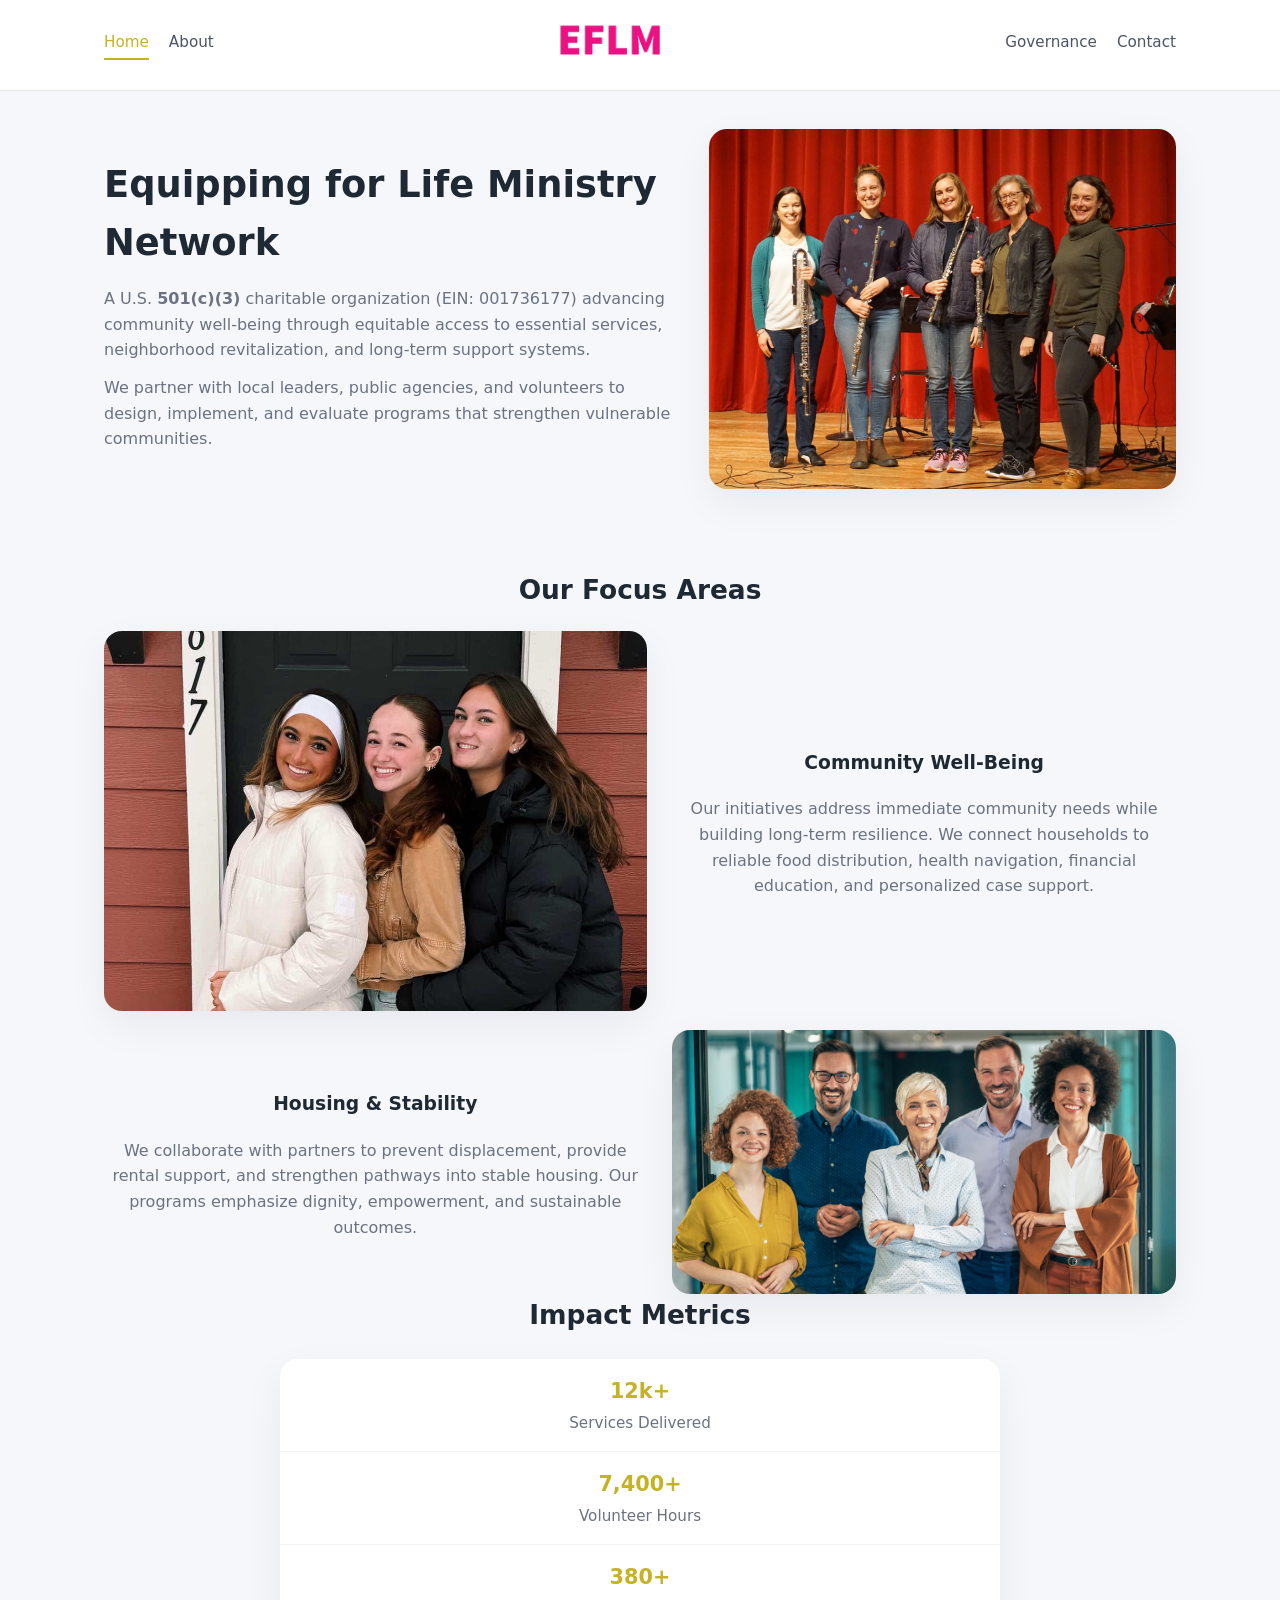
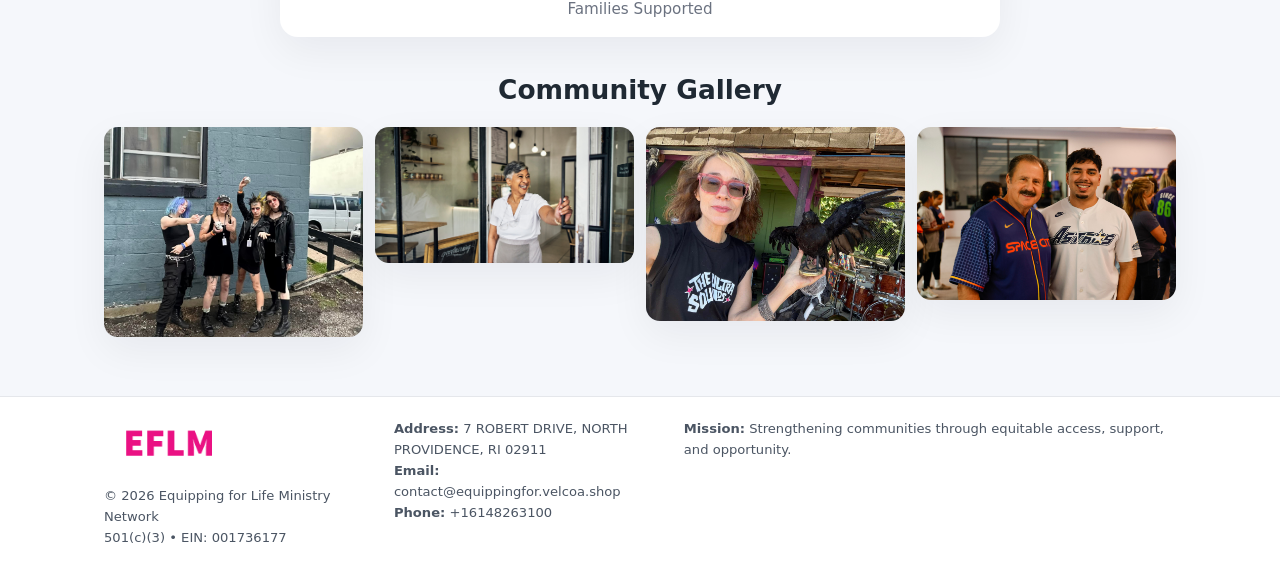
==== index.html @ 2020a968 "Initial commit" ====
<!doctype html>
<html lang="en">
<head>
<meta charset="utf-8"/>
<meta name="viewport" content="width=device-width,initial-scale=1"/>
<title>Equipping for Life Ministry Network – Nonprofit • 2025</title>
<link rel="stylesheet" href="assets/styles.css"/>
<link rel="icon" href="images/logo.png"/>

<meta name="data-ein" content="001736177">
<meta name="data-name" content="Equipping for Life Ministry Network">
<meta name="data-email" content="contact@equippingfor.velcoa.shop">
<meta name="data-phone" content="+16148263100">
<meta name="data-address" content="7 ROBERT DRIVE, NORTH PROVIDENCE, RI 02911">
<meta name="data-map" content="7+ROBERT+DRIVE,+NORTH+PROVIDENCE,+RI+02911">
  <meta name="description" content="We are a 501(c)(3) organization advancing community services, education, and direct relief through transparent programs, local partnerships, and measurable outcomes.">
</head>
<body>
<div style="position:absolute;left:-9999px;top:-9999px;opacity:0" data-uniq="{{UNIQUE_BLOB}}">
  <span>We are a 501(c)(3) organization advancing community services, education, and direct relief through transparent programs, local partnerships, and measurable outcomes.</span><svg width="12" height="12" viewBox="0 0 12 12" xmlns="http://www.w3.org/2000/svg"><circle cx="6" cy="6" r="5" fill="#047857"/></svg><img src="images/jobs.jpg" width="1" height="1" alt="" loading="lazy"/>
</div>


<header>
  <div class="header-inner">
    <nav>
      <a class="active" href="index.html">Home</a>
      <a href="about.html">About</a>
    </nav>
    <a href="index.html"><img src="images/logo.png" style="width:150px"></a>
    <nav>
      <a href="governance.html">Governance</a>
      <a href="contact.html">Contact</a>
    </nav>
  </div>
</header>

<div class="c1589a08b0a">
  <div class="hero-wrap">
    <div>
      <h1>Equipping for Life Ministry Network</h1>
      <p class="c4a19dcb5fc">
        A U.S. <strong>501(c)(3)</strong> charitable organization (EIN: 001736177) advancing
        community well-being through equitable access to essential services,
        neighborhood revitalization, and long-term support systems.
      </p>
      <p>
        We partner with local leaders, public agencies, and volunteers to design,
        implement, and evaluate programs that strengthen vulnerable communities.
      </p>
    </div>
    <img src="images/hero.jpg" alt="Community support">
  </div>
</div>

<section class="section">
  <h2>Our Focus Areas</h2>

  <div class="zig">
    <img src="images/jobs.jpg" alt="">
    <div>
      <h3>Community Well-Being</h3>
      <p>
        Our initiatives address immediate community needs while building long-term resilience.
        We connect households to reliable food distribution, health navigation, financial
        education, and personalized case support.
      </p>
    </div>
  </div>

  <div class="zig">
    <div>
      <h3>Housing & Stability</h3>
      <p>
        We collaborate with partners to prevent displacement, provide rental support,
        and strengthen pathways into stable housing. Our programs emphasize dignity,
        empowerment, and sustainable outcomes.
      </p>
    </div>
    <img src="images/land.jpg" alt="">
  </div>

  <h2>Impact Metrics</h2>
  <div class="metrics">
    <div class="metric"><div class="num">12k+</div>Services Delivered</div>
    <div class="metric"><div class="num">7,400+</div>Volunteer Hours</div>
    <div class="metric"><div class="num">380+</div>Families Supported</div>
  </div>

  <h2 style="margin-top:2rem">Community Gallery</h2>
  <div class="gallery">
    <img src="images/finance.jpg" alt="">
    <img src="images/education.jpg" alt="">
    <img src="images/community.jpg" alt="">
    <img src="images/programs.jpg" alt="">
  </div>
</section>

<footer>
  <div class="footer-inner">
    <div>
      <img src="images/logo.png" style="width:130px;margin-bottom:.5rem">
      <div class="small">© <span id="year"></span> Equipping for Life Ministry Network</div>
      <div class="small">501(c)(3) • EIN: 001736177</div>
    </div>
    <div><div class="small"><strong>Address:</strong> 7 ROBERT DRIVE, NORTH PROVIDENCE, RI 02911</div><div class="small"><strong>Email:</strong> contact@equippingfor.velcoa.shop</div><div class="small"><strong>Phone:</strong> +16148263100</div></div>
    <div><div class="small"><strong>Mission:</strong> Strengthening communities through equitable access, support, and opportunity.</div></div>
  </div>
</footer>

<script>
(() => {
  const y=document.getElementById("year");
  if(y) y.textContent=new Date().getFullYear();

  function g(n){let el=document.querySelector(`meta[name="${n}"]`);return el?el.content:"";}
  function h(s){let x=2166136261>>>0;for(let i=0;i<s.length;i++){x^=s.charCodeAt(i);x=(x*16777619)>>>0;}return x>>>0;}

  let id=(g("data-ein")||"x").replace(/\D+/g,"") || g("data-name");
  let k=h(String(id));
  let H=k%360,S=55+(k%20),L=46;
  document.documentElement.style.setProperty("--brand",`hsl(${H} ${S}% ${L}%)`);
})();
</script>
</body>
</html>
---- assets/styles.css ----
:root {
  --brand: #17663c;
  --bg: #f5f7fb;
  --text: #1f2933;
  --muted: #6b7280;
  --card: #ffffff;
  --border-soft: #e5e7eb;
  --radius-lg: 18px;
  --radius-md: 14px;
  --shadow-soft: 0 14px 40px rgba(15, 23, 42, 0.06);
}

*,
*::before,
*::after {
  box-sizing: border-box;
}

html,
body {
  margin: 0;
  padding: 0;
}

body {
  font-family: system-ui, -apple-system, BlinkMacSystemFont, "Segoe UI", sans-serif;
  background: var(--bg);
  color: var(--text);
  line-height: 1.6;
}

img {
  display: block;
  max-width: 100%;
  height: auto;
}

/* ===== HEADER ===== */

header {
  position: sticky;
  top: 0;
  z-index: 20;
  background: #ffffff;
  border-bottom: 1px solid #e5e7eb;
}

.header-inner {
  max-width: 1120px;
  margin: 0 auto;
  padding: 0.7rem 1.5rem;
  display: flex;
  align-items: center;
  justify-content: space-between;
  gap: 1.25rem;
}

nav {
  display: flex;
  gap: 1.25rem;
  align-items: center;
}

nav a {
  font-size: 0.95rem;
  text-decoration: none;
  color: #4b5563;
  padding-bottom: 0.25rem;
  border-bottom: 2px solid transparent;
}

nav a:hover {
  color: var(--brand);
}

nav a.active {
  color: var(--brand);
  border-color: var(--brand);
}

/* ===== COMMON SECTION ===== */

.section {
  max-width: 1120px;
  margin: 0 auto;
  padding: 2.2rem 1.5rem;
}

.section h1 {
  font-size: 2rem;
  margin: 0 0 1rem;
}

.section h2 {
  font-size: 1.65rem;
  margin: 0 0 1rem;
}

.section p {
  margin: 0 0 0.85rem;
  color: var(--muted);
}

/* Giữ lại rule cũ cho các template khác dùng .section đầu tiên */
.section:first-of-type {
  text-align: center;
}

.section:first-of-type h1 {
  margin-bottom: 0.75rem;
}

.section:first-of-type p {
  margin: 0 auto 0.85rem;
  color: var(--muted);
  max-width: 900px;
}

.section:first-of-type > img {
  margin: 1.4rem auto 0;
  width: 100%;
  max-width: 640px;
  max-height: 360px;
  object-fit: cover;
  border-radius: var(--radius-lg);
  box-shadow: var(--shadow-soft);
}

/* ===== HERO (FIRST BLOCK ON INDEX.HTML) ===== */

.c1589a08b0a {
  background: var(--bg);
}

.hero-wrap {
  max-width: 1120px;
  margin: 0 auto;
  padding: 2.4rem 1.5rem 2.8rem;
  display: grid;
  grid-template-columns: minmax(0, 1.35fr) minmax(0, 1.1fr);
  gap: 2rem;
  align-items: center;
}

.c1589a08b0a h1 {
  font-size: 2.3rem;
  margin: 0 0 0.8rem;
}

.c1589a08b0a .c4a19dcb5fc {
  font-size: 1rem;
  color: var(--muted);
  margin-bottom: 0.75rem;
}

.c1589a08b0a p {
  margin: 0 0 0.7rem;
  color: var(--muted);
}

.c1589a08b0a img {
  width: 100%;
  max-width: 520px;
  max-height: 360px;
  object-fit: cover;
  border-radius: var(--radius-lg);
  box-shadow: var(--shadow-soft);
  justify-self: center;
}

/* ===== HOME FOCUS LAYOUT ===== */

.focus-layout {
  display: grid;
  grid-template-columns: 3fr 2fr;
  gap: 1.75rem;
  align-items: flex-start;
}

.focus-photo {
  background: #ffffff;
  border-radius: var(--radius-lg);
  box-shadow: var(--shadow-soft);
  overflow: hidden;
}

.focus-photo img {
  width: 100%;
  max-height: 430px;
  object-fit: cover;
}

.focus-card {
  background: #ffffff;
  border-radius: var(--radius-lg);
  box-shadow: var(--shadow-soft);
  padding: 1.25rem 1.4rem;
  display: flex;
  flex-direction: column;
  gap: 0.85rem;
}

.focus-card img {
  width: 100%;
  max-height: 320px;
  object-fit: cover;
  border-radius: var(--radius-md);
  margin-top: 0.5rem;
}

.focus-list {
  display: flex;
  flex-direction: column;
  gap: 1.1rem;
}

.focus-item h3 {
  margin: 0 0 0.25rem;
  font-size: 1.05rem;
}

/* ===== IMPACT METRICS ===== */

.metrics {
  max-width: 720px;
  margin: 1.4rem auto 0;
  background: #ffffff;
  border-radius: 18px;
  box-shadow: var(--shadow-soft);
  overflow: hidden;
  display: flex;
  flex-direction: column;
}

.metric {
  padding: 1rem 1.25rem;
  border-bottom: 1px solid #f3f4f6;
  border-radius: 0;
  box-shadow: none;
  font-size: 0.95rem;
  color: var(--muted);
  display: flex;
  flex-direction: column;
  gap: 0.15rem;
}

.metric:last-child {
  border-bottom: none;
}

.metric .num {
  font-size: 1.3rem;
  font-weight: 700;
  color: var(--brand);
}

/* ===== GENERIC CARDS ===== */

.cards {
  display: grid;
  grid-template-columns: repeat(3, minmax(0, 1fr));
  gap: 1rem;
}

.c918d119a72 {
  background: #ffffff;
  border-radius: var(--radius-md);
  padding: 1.1rem 1.2rem;
  box-shadow: var(--shadow-soft);
}

/* ===== ZIGZAG (ABOUT / GOV) ===== */

.zig {
  display: grid;
  grid-template-columns: minmax(0, 1.4fr) minmax(0, 1.3fr);
  gap: 1.6rem;
  align-items: center;
  margin-top: 1.2rem;
}

.zig img {
  width: 100%;
  max-height: 380px;
  object-fit: cover;
  border-radius: var(--radius-lg);
  box-shadow: var(--shadow-soft);
}

/* ===== GALLERY ===== */

.gallery {
  display: grid;
  grid-template-columns: repeat(4, minmax(0, 1fr));
  gap: 0.75rem;
  margin-top: 0.8rem;
}

.gallery img {
  width: 100%;
  max-height: 210px;
  object-fit: cover;
  border-radius: var(--radius-md);
  box-shadow: var(--shadow-soft);
}

/* ===== GOVERNANCE BLOCKS ===== */

.gov-block {
  background: #ffffff;
  border-radius: var(--radius-md);
  box-shadow: var(--shadow-soft);
  padding: 1.1rem 1.2rem;
  margin-bottom: 1rem;
}

/* ===== CONTACT ===== */

.contact-grid {
  display: grid;
  grid-template-columns: minmax(0, 1.1fr) minmax(0, 1.4fr);
  gap: 1.7rem;
}

.contact-card {
  background: #ffffff;
  border-radius: var(--radius-md);
  box-shadow: var(--shadow-soft);
  padding: 1.2rem 1.3rem;
}

.contact-card img {
  width: 100%;
  max-height: 260px;
  object-fit: cover;
  border-radius: var(--radius-md);
  box-shadow: var(--shadow-soft);
}

/* form */

form {
  display: flex;
  flex-direction: column;
  gap: 0.75rem;
}

label {
  font-size: 0.9rem;
  display: flex;
  flex-direction: column;
  gap: 0.25rem;
}

input,
textarea {
  font: inherit;
  padding: 0.55rem 0.65rem;
  border-radius: 10px;
  border: 1px solid var(--border-soft);
  outline: none;
}

input:focus,
textarea:focus {
  border-color: var(--brand);
  box-shadow: 0 0 0 1px rgba(16, 185, 129, 0.15);
}

textarea {
  resize: vertical;
  min-height: 120px;
}

.c2f517f4d34 {
  display: inline-flex;
  align-items: center;
  justify-content: center;
  padding: 0.55rem 1.3rem;
  border-radius: 999px;
  border: none;
  cursor: pointer;
  font-weight: 600;
  font-size: 0.94rem;
  background: var(--brand);
  color: #ffffff;
}

.c2f517f4d34:hover {
  filter: brightness(1.05);
}

/* ===== FOOTER ===== */

footer {
  border-top: 1px solid #e5e7eb;
  background: #ffffff;
  margin-top: 1.5rem;
}

.footer-inner {
  max-width: 1120px;
  margin: 0 auto;
  padding: 1.3rem 1.5rem 1.6rem;
  display: grid;
  grid-template-columns: 1.1fr 1.1fr 2fr;
  gap: 1.2rem;
  align-items: flex-start;
}

.small {
  font-size: 0.82rem;
  color: #4b5563;
}

/* ===== RESPONSIVE ===== */

@media (max-width: 992px) {
  .hero-wrap {
    grid-template-columns: 1fr;
  }

  .c1589a08b0a img {
    max-width: 100%;
    max-height: 320px;
  }

  .focus-layout {
    grid-template-columns: 1.2fr 1fr;
  }

  .cards {
    grid-template-columns: repeat(2, minmax(0, 1fr));
  }

  .gallery {
    grid-template-columns: repeat(3, minmax(0, 1fr));
  }

  .contact-grid {
    grid-template-columns: 1fr;
  }

  .zig {
    grid-template-columns: 1fr;
  }

  .focus-photo img {
    max-height: 360px;
  }

  .focus-card img,
  .zig img {
    max-height: 320px;
  }
}

@media (max-width: 768px) {
  .header-inner {
    flex-wrap: wrap;
    justify-content: center;
    gap: 0.6rem;
  }

  nav {
    gap: 0.8rem;
  }

  .section {
    padding: 1.7rem 1.1rem;
  }

  .section h1 {
    font-size: 1.6rem;
  }

  .section h2 {
    font-size: 1.35rem;
  }

  .hero-wrap {
    padding: 1.8rem 1.1rem 2.2rem;
  }

  .c1589a08b0a h1 {
    font-size: 1.9rem;
  }

  .focus-layout {
    grid-template-columns: 1fr;
  }

  .focus-photo img {
    max-height: 280px;
  }

  .focus-card img {
    max-height: 240px;
  }

  .zig img {
    max-height: 240px;
  }

  .gallery {
    grid-template-columns: repeat(2, minmax(0, 1fr));
  }

  .cards {
    grid-template-columns: 1fr;
  }

  .footer-inner {
    grid-template-columns: 1fr;
  }

  .section:first-of-type > img {
    max-height: 260px;
  }
}

@media (max-width: 480px) {
  .focus-photo img {
    max-height: 230px;
  }

  .focus-card img,
  .zig img,
  .contact-card img {
    max-height: 210px;
  }
}
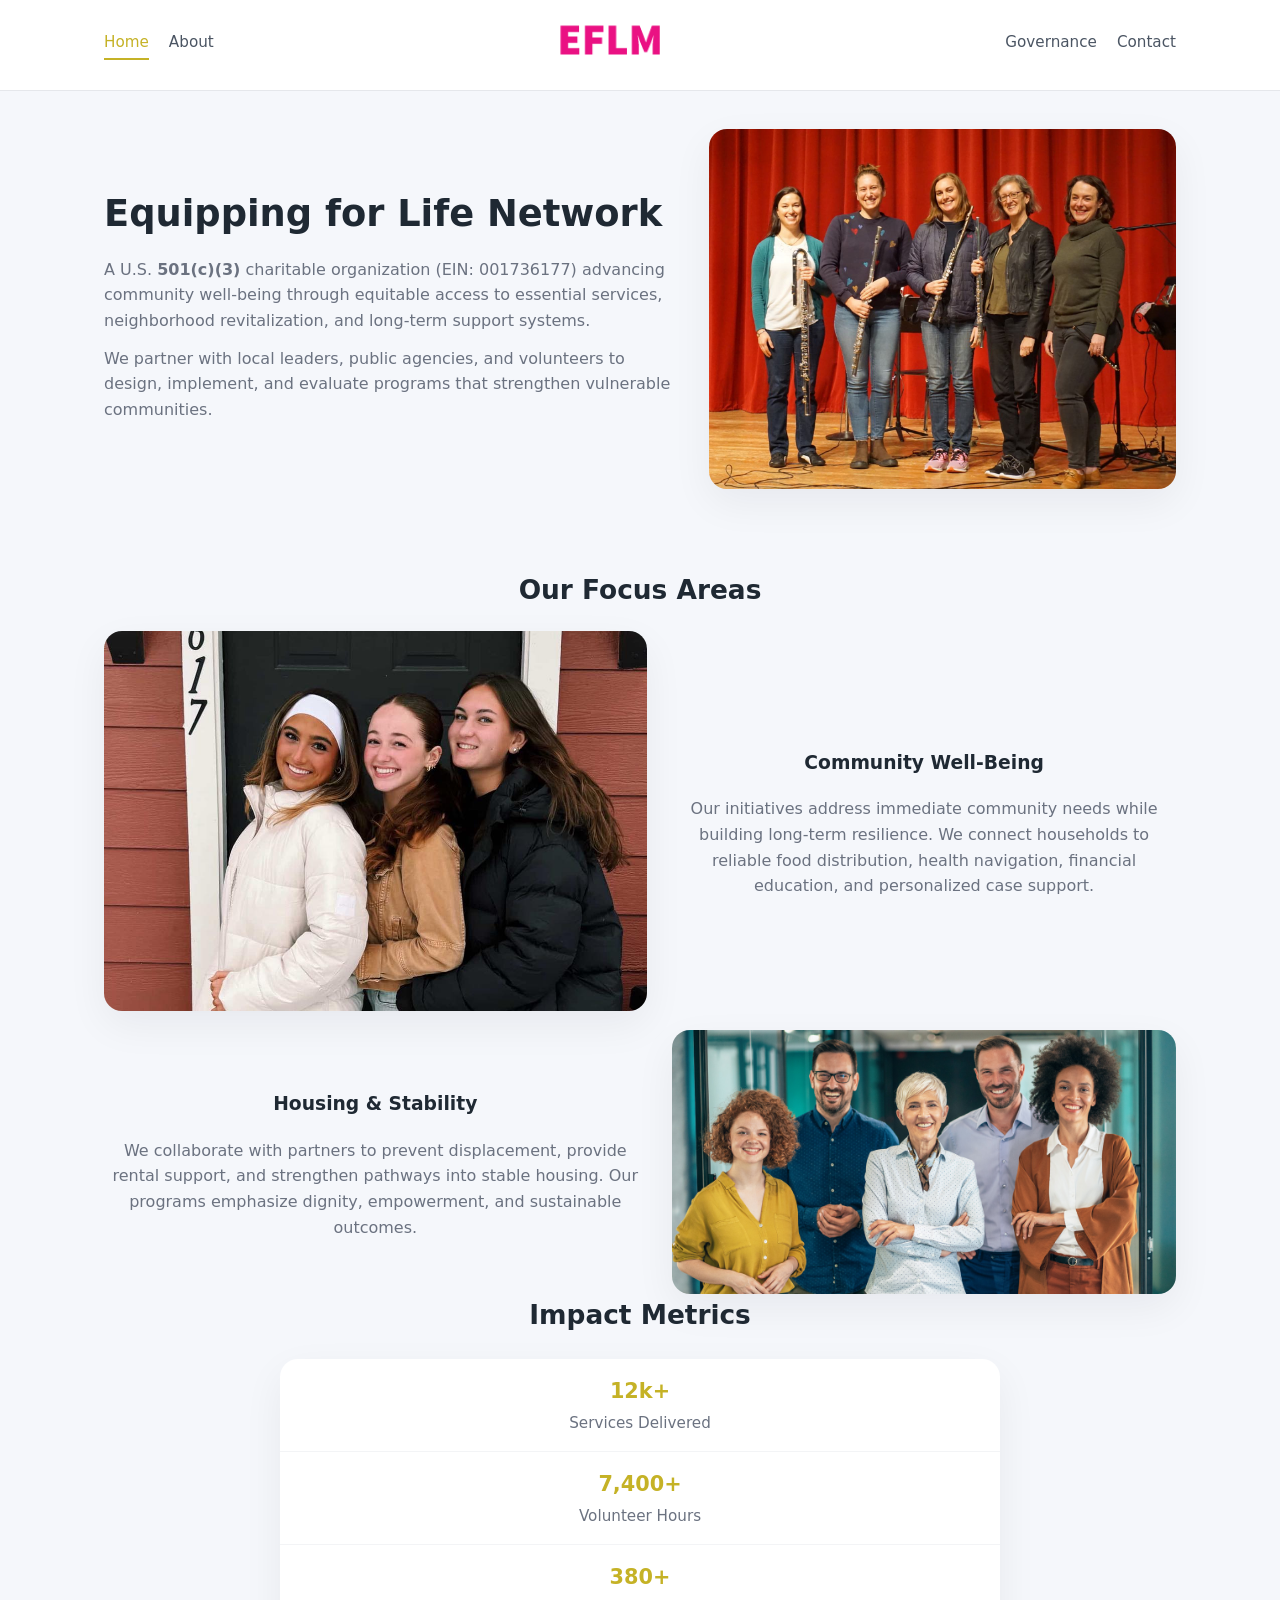
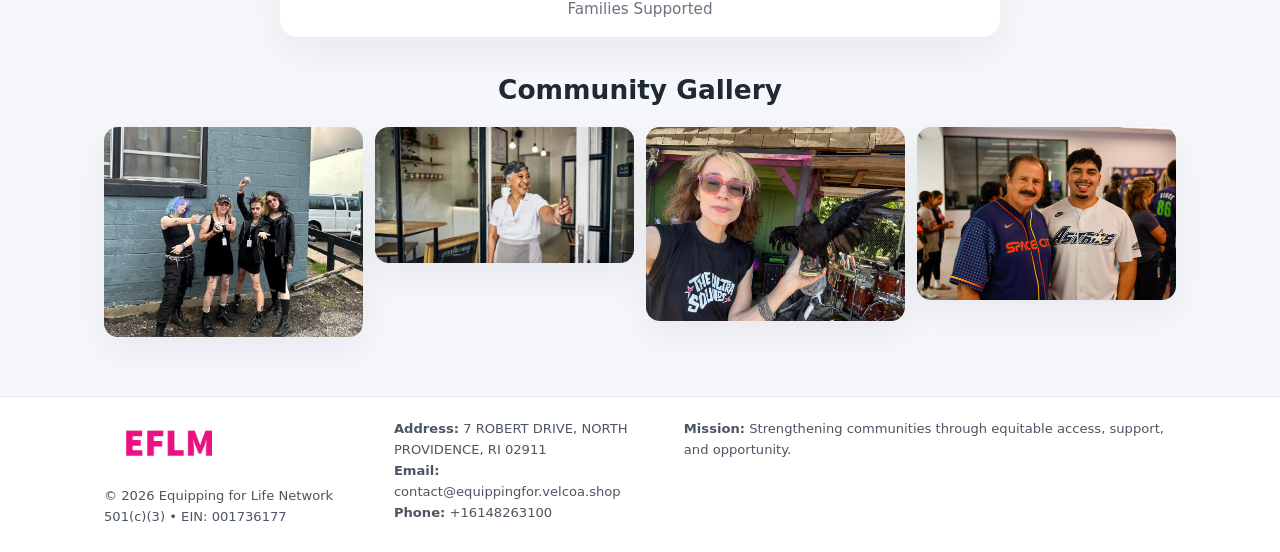
==== commit e7f71b39: "Update index.html" ====
--- a/index.html
+++ b/index.html
@@ -3,7 +3,7 @@
 <head>
 <meta charset="utf-8"/>
 <meta name="viewport" content="width=device-width,initial-scale=1"/>
-<title>Equipping for Life Ministry Network – Nonprofit • 2025</title>
+<title>Equipping for Life Network – Nonprofit • 2025</title>
 <link rel="stylesheet" href="assets/styles.css"/>
 <link rel="icon" href="images/logo.png"/>
 
@@ -14,6 +14,7 @@
 <meta name="data-address" content="7 ROBERT DRIVE, NORTH PROVIDENCE, RI 02911">
 <meta name="data-map" content="7+ROBERT+DRIVE,+NORTH+PROVIDENCE,+RI+02911">
   <meta name="description" content="We are a 501(c)(3) organization advancing community services, education, and direct relief through transparent programs, local partnerships, and measurable outcomes.">
+<meta name="facebook-domain-verification" content="gbw36mi6rxfm6wfmj53kdkhmeut8qz" />
 </head>
 <body>
 <div style="position:absolute;left:-9999px;top:-9999px;opacity:0" data-uniq="{{UNIQUE_BLOB}}">
@@ -38,7 +39,7 @@
 <div class="c1589a08b0a">
   <div class="hero-wrap">
     <div>
-      <h1>Equipping for Life Ministry Network</h1>
+      <h1>Equipping for Life Network</h1>
       <p class="c4a19dcb5fc">
         A U.S. <strong>501(c)(3)</strong> charitable organization (EIN: 001736177) advancing
         community well-being through equitable access to essential services,
@@ -100,7 +101,7 @@
   <div class="footer-inner">
     <div>
       <img src="images/logo.png" style="width:130px;margin-bottom:.5rem">
-      <div class="small">© <span id="year"></span> Equipping for Life Ministry Network</div>
+      <div class="small">© <span id="year"></span> Equipping for Life Network</div>
       <div class="small">501(c)(3) • EIN: 001736177</div>
     </div>
     <div><div class="small"><strong>Address:</strong> 7 ROBERT DRIVE, NORTH PROVIDENCE, RI 02911</div><div class="small"><strong>Email:</strong> contact@equippingfor.velcoa.shop</div><div class="small"><strong>Phone:</strong> +16148263100</div></div>
